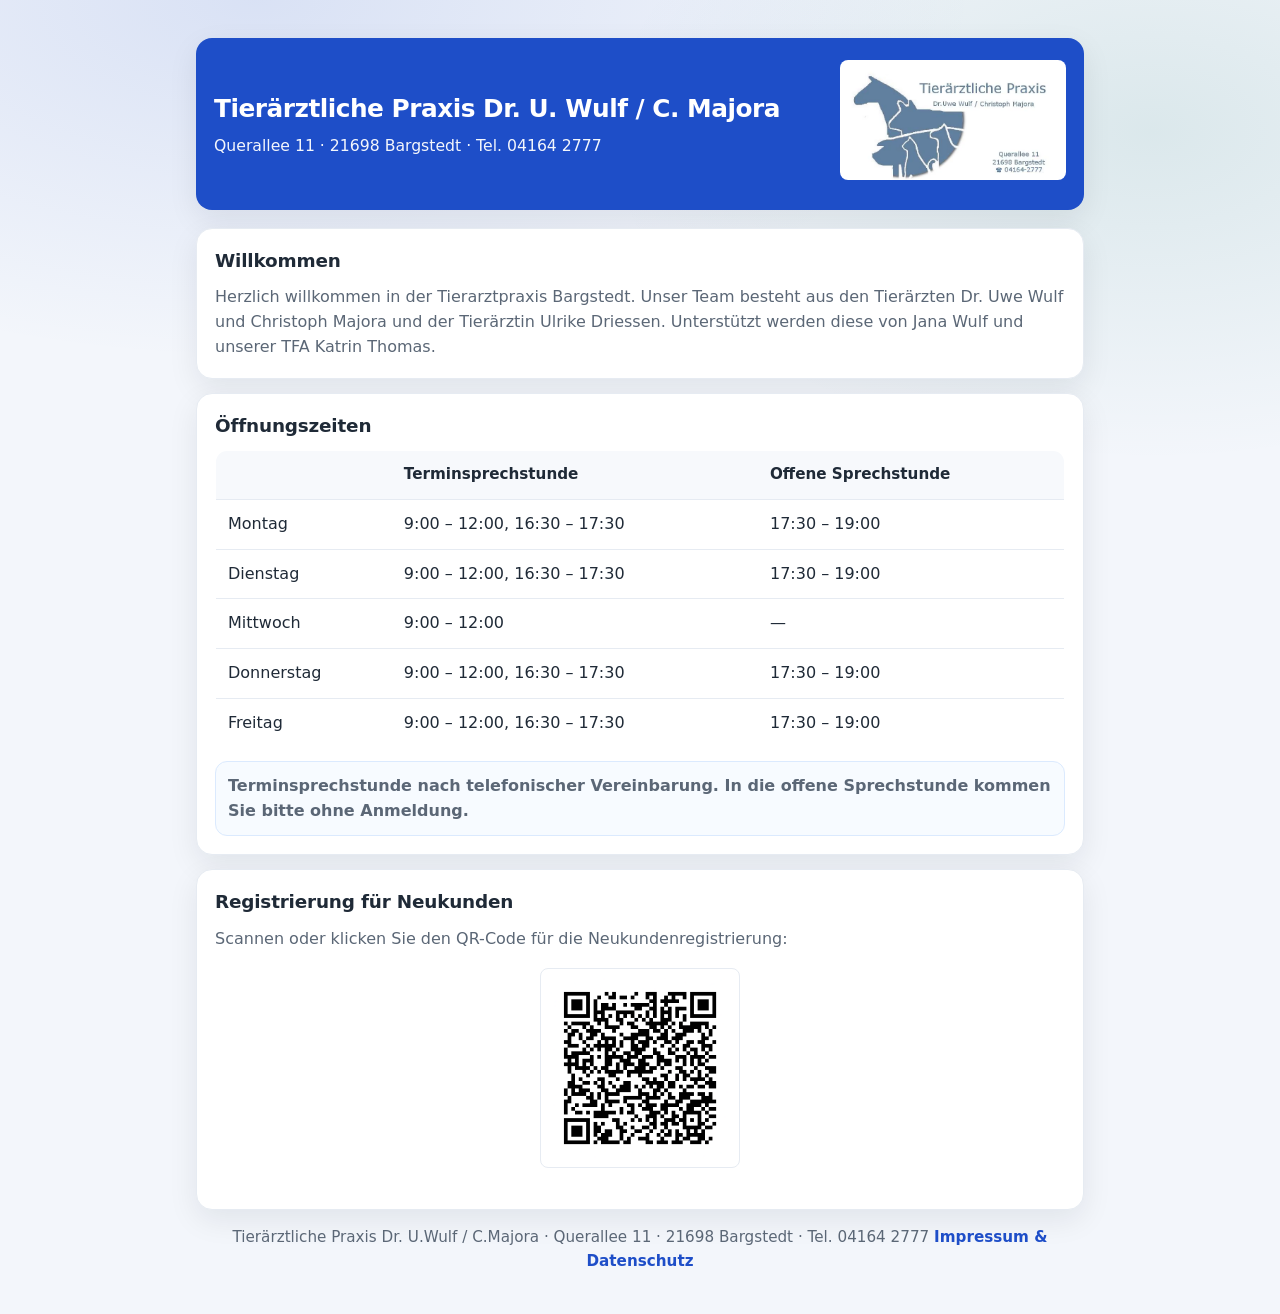
==== index.html @ ffb35e6c "Add <main> landmarks for accessibility" ====
<!DOCTYPE html>
<html lang="de">

<head>
  <meta charset="UTF-8" />
  <meta name="viewport" content="width=device-width, initial-scale=1.0" />
  <meta name="format-detection" content="telephone=no">
  <title>Tierarztpraxis Bargstedt</title>
  <meta name="description"
    content="Tierarztpraxis Bargstedt – Dr. U. Wulf & C. Majora bieten Termin- und offene Sprechstunde. Jetzt online Neukundenregistrierung.">

  <!-- preload fonts to reduce render-blocking and improve performance -->
  <link rel="preload" href="fonts/Inter-Regular.woff2" as="font" type="font/woff2" crossorigin>
  <link rel="preload" href="fonts/Inter-Medium.woff2" as="font" type="font/woff2" crossorigin>
  <link rel="preload" href="fonts/Inter-SemiBold.woff2" as="font" type="font/woff2" crossorigin>

  <style>
    @font-face {
      font-family: 'Inter';
      src: url('fonts/Inter-Regular.woff2') format('woff2');
      font-weight: 400;
      font-display: swap;
    }

    @font-face {
      font-family: 'Inter';
      src: url('fonts/Inter-Medium.woff2') format('woff2');
      font-weight: 500;
      font-display: swap;
    }

    @font-face {
      font-family: 'Inter';
      src: url('fonts/Inter-SemiBold.woff2') format('woff2');
      font-weight: 600;
      font-display: swap;
    }

    :root {
      --bg: #f3f6fb;
      --card: #ffffff;
      --text: #1f2a37;
      --muted: #5b6776;
      --line: #e6ebf2;
      /* darker brand colors for WCAG contrast with white text */
      --brand1:#1e4ec8; /* originally #2f80ed */
      --brand2:#086c63; /* originally #14b8a6 */
      --shadow: 0 10px 30px rgba(15, 23, 42, 0.08);
      --radius: 16px;
    }

    * {
      box-sizing: border-box;
    }

    body {
      margin: 0;
      font-family: Inter, system-ui, -apple-system, Segoe UI, Roboto, Arial, sans-serif;
      color: var(--text);
      background: radial-gradient(1200px 600px at 20% 0%, rgba(30, 78, 200, .12), transparent 60%),
        radial-gradient(1000px 600px at 90% 10%, rgba(8, 108, 99, .10), transparent 55%),
        var(--bg);
      line-height: 1.55;
    }

    .wrap {
      max-width: 920px;
      margin: 0 auto;
      padding: 20px 16px 40px;
    }

    header {
      margin: 18px 0 18px;
      padding: 22px 18px;
      border-radius: var(--radius);
      color: white;
      background: var(--brand1);
      box-shadow: var(--shadow);
    }

    header h1 {
      margin: 0 0 6px;
      font-size: 1.55rem;
      letter-spacing: -0.02em;
    }

    header p {
      margin: 0;
      opacity: .95;
      font-size: 0.98rem;
    }

    .grid {
      display: grid;
      gap: 14px;
    }

    .card {
      background: var(--card);
      border: 1px solid var(--line);
      border-radius: var(--radius);
      box-shadow: var(--shadow);
      padding: 18px;
    }

    h2 {
      margin: 0 0 10px;
      font-size: 1.15rem;
      letter-spacing: -0.01em;
    }

    p {
      margin: 0 0 10px;
      color: var(--muted);
    }

    p:last-child {
      margin-bottom: 0;
    }

    header p {
      color: white;
    }

    /* Desktop table */
    table {
      width: 100%;
      border-collapse: collapse;
      border: 1px solid var(--line);
      border-radius: 12px;
      overflow: hidden;
    }

    th,
    td {
      padding: 12px 12px;
      text-align: left;
      border-bottom: 1px solid var(--line);
      vertical-align: top;
    }

    th {
      background: #f7f9fc;
      color: var(--text);
      font-weight: 600;
      font-size: 0.95rem;
    }

    td {
      color: var(--text);
    }

    tr:last-child td {
      border-bottom: none;
    }

    .note {
      margin-top: 12px;
      padding: 12px;
      border-radius: 12px;
      background: #f7fbff;
      border: 1px solid #dbeafe;
      color: var(--muted);
    }

    footer {
      margin-top: 16px;
      text-align: center;
      color: var(--muted);
      font-size: 0.95rem;
    }

    a {
      color: var(--brand1);
      text-decoration: none;
      font-weight: 600;
    }

    a:hover {
      text-decoration: underline;
    }

    /* Responsive: turn opening-hours table into cards on small screens */
    @media (max-width: 640px) {
      .wrap {
        padding-bottom: 26px;
      }

      header {
        padding: 16px 12px;
        margin: 12px 0;
      }

      header h1 {
        font-size: 1.25rem;
        margin-bottom: 8px;
      }

      header p {
        font-size: 0.9rem;
      }

      header>div {
        flex-direction: column;
        gap: 12px;
      }

      header img {
        width: 100% !important;
        height: auto !important;
        max-width: 150px;
      }

      table,
      thead,
      tbody,
      th,
      td,
      tr {
        display: block;
      }

      thead {
        display: none;
      }

      table {
        border: none;
        border-radius: 0;
        overflow: visible;
      }

      tr {
        background: var(--card);
        border: 1px solid var(--line);
        border-radius: 14px;
        box-shadow: var(--shadow);
        padding: 10px 12px;
        margin-bottom: 12px;
      }

      td {
        border: none;
        padding: 8px 0;
      }

      td[data-label]::before {
        content: attr(data-label);
        display: block;
        font-size: 0.85rem;
        color: var(--muted);
        margin-bottom: 2px;
        font-weight: 600;
      }
    }

    @media (prefers-reduced-motion: reduce) {
      * {
        scroll-behavior: auto !important;
        transition: none !important;
      }
    }
  </style>
  <link rel="icon" type="image/png" href="images/favicon-96x96.png" sizes="96x96" />
  <link rel="icon" type="image/svg+xml" href="images/favicon.svg" />
  <link rel="shortcut icon" href="images/favicon.ico" />
  <link rel="apple-touch-icon" sizes="180x180" href="images/apple-touch-icon.png" />
  <link rel="manifest" href="images/site.webmanifest" />
</head>

<body>
  <div class="wrap">
    <header>
      <div style="display: flex; align-items: center; gap: 16px; justify-content: space-between;">
        <div>
          <h1>Tierärztliche Praxis Dr. U. Wulf / C. Majora</h1>
          <p>Querallee 11 · 21698 Bargstedt · Tel. 04164 2777</p>
        </div>
        <picture>
          <source srcset="images/logo.avif" type="image/avif">
          <source srcset="images/logo.webp" type="image/webp">
          <img src="images/logo.webp" alt="Praxis Logo" width="640" height="340"
            style="width: auto; height: 120px; border-radius: 8px; flex-shrink: 0;">
        </picture>
      </div>
    </header>

    <main>
      <div class="grid">
      <section class="card">
        <h2>Willkommen</h2>
        <p>
          Herzlich willkommen in der Tierarztpraxis Bargstedt. Unser Team besteht aus den Tierärzten Dr. Uwe Wulf und
          Christoph Majora und der Tierärztin Ulrike Driessen. Unterstützt werden diese von Jana Wulf und unserer TFA
          Katrin Thomas.
        </p>
      </section>

      <section class="card">
        <h2>Öffnungszeiten</h2>

        <table aria-label="Öffnungszeiten">
          <thead>
            <tr>
              <th></th>
              <th>Terminsprechstunde</th>
              <th>Offene Sprechstunde</th>
            </tr>
          </thead>
          <tbody>
            <tr>
              <td>Montag</td>
              <td data-label="Terminsprechstunde">9:00 – 12:00, 16:30 – 17:30</td>
              <td data-label="Offene Sprechstunde">17:30 – 19:00</td>
            </tr>
            <tr>
              <td>Dienstag</td>
              <td data-label="Terminsprechstunde">9:00 – 12:00, 16:30 – 17:30</td>
              <td data-label="Offene Sprechstunde">17:30 – 19:00</td>
            </tr>
            <tr>
              <td>Mittwoch</td>
              <td data-label="Terminsprechstunde">9:00 – 12:00</td>
              <td data-label="Offene Sprechstunde">—</td>
            </tr>
            <tr>
              <td>Donnerstag</td>
              <td data-label="Terminsprechstunde">9:00 – 12:00, 16:30 – 17:30</td>
              <td data-label="Offene Sprechstunde">17:30 – 19:00</td>
            </tr>
            <tr>
              <td>Freitag</td>
              <td data-label="Terminsprechstunde">9:00 – 12:00, 16:30 – 17:30</td>
              <td data-label="Offene Sprechstunde">17:30 – 19:00</td>
            </tr>
          </tbody>
        </table>

        <div class="note">
          <strong>Terminsprechstunde nach telefonischer Vereinbarung. In die offene Sprechstunde kommen Sie bitte ohne
            Anmeldung.</strong>
        </div>
      </section>

      <section class="card">
        <h2>Registrierung für Neukunden</h2>
        <p>Scannen oder klicken Sie den QR-Code für die Neukundenregistrierung:</p>
        <div style="text-align: center; margin: 16px 0;">
          <a href="https://app.petsxl.com/#/signin/self-check-in-start/6d6bb8cd-afca-4d52-b471-80b0d2ed9f25"
            target="_blank" rel="noopener noreferrer">
            <img src="images/qrcode.png" alt="QR-Code zur Registrierung"
              style="border-radius: 8px; padding: 8px; background: white; border: 1px solid var(--line); width: 200px; height: 200px;">
          </a>
        </div>
      </section>
    </div>

    </main>

    <footer>
      Tierärztliche Praxis Dr. U.Wulf / C.Majora · Querallee 11 · 21698 Bargstedt · Tel. 04164 2777
      <a href="impressum.html">Impressum &amp; Datenschutz</a>
    </footer>
  </div
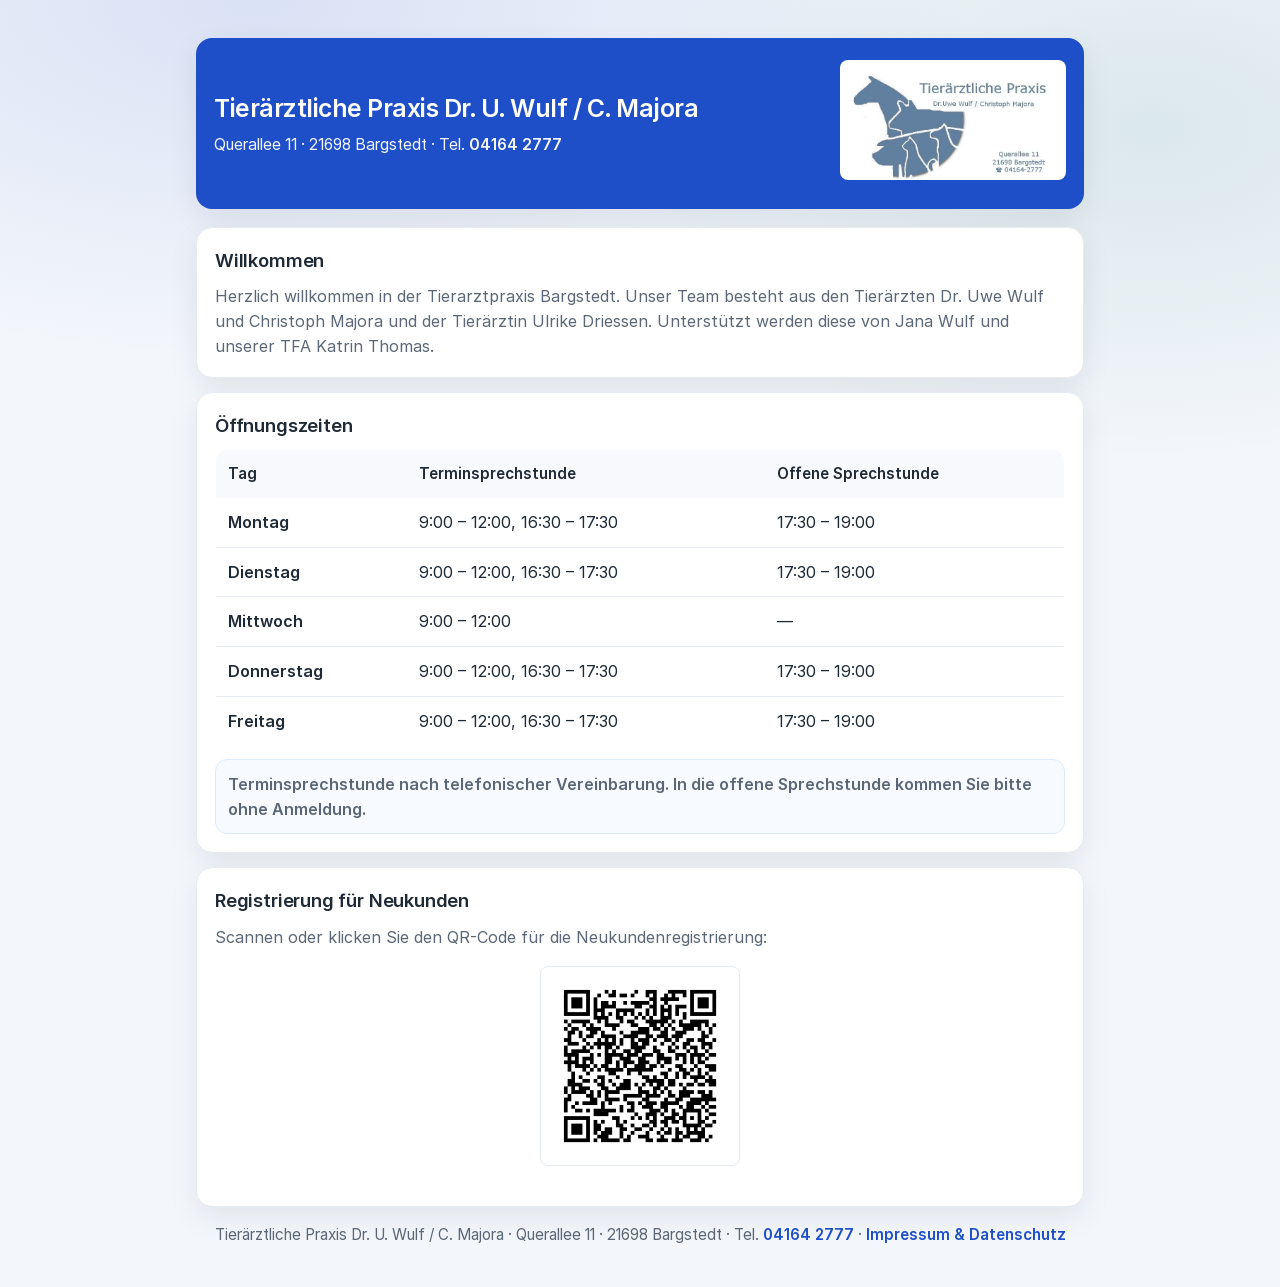
==== commit 462a69ca: "Fix broken markup and manifest, slim down assets - Close truncated index.html (missing </div>, </bod" ====
--- a/index.html
+++ b/index.html
@@ -9,10 +9,8 @@
   <meta name="description"
     content="Tierarztpraxis Bargstedt – Dr. U. Wulf & C. Majora bieten Termin- und offene Sprechstunde. Jetzt online Neukundenregistrierung.">
 
-  <!-- preload fonts to reduce render-blocking and improve performance -->
+  <!-- preload regular font to reduce render-blocking; semi-bold loads later when needed -->
   <link rel="preload" href="fonts/Inter-Regular.woff2" as="font" type="font/woff2" crossorigin>
-  <link rel="preload" href="fonts/Inter-Medium.woff2" as="font" type="font/woff2" crossorigin>
-  <link rel="preload" href="fonts/Inter-SemiBold.woff2" as="font" type="font/woff2" crossorigin>
 
   <style>
     @font-face {
@@ -22,12 +20,6 @@
       font-display: swap;
     }
 
-    @font-face {
-      font-family: 'Inter';
-      src: url('fonts/Inter-Medium.woff2') format('woff2');
-      font-weight: 500;
-      font-display: swap;
-    }
 
     @font-face {
       font-family: 'Inter';
@@ -44,7 +36,6 @@
       --line: #e6ebf2;
       /* darker brand colors for WCAG contrast with white text */
       --brand1:#1e4ec8; /* originally #2f80ed */
-      --brand2:#086c63; /* originally #14b8a6 */
       --shadow: 0 10px 30px rgba(15, 23, 42, 0.08);
       --radius: 16px;
     }
@@ -150,8 +141,14 @@
       color: var(--text);
     }
 
-    tr:last-child td {
+    tr:last-child td,
+    tr:last-child th {
       border-bottom: none;
+    }
+
+    tbody th {
+      background: none;
+      font-size: inherit;
     }
 
     .note {
@@ -180,6 +177,10 @@
       text-decoration: underline;
     }
 
+    header a {
+      color: white;
+    }
+
     /* Responsive: turn opening-hours table into cards on small screens */
     @media (max-width: 640px) {
       .wrap {
@@ -239,7 +240,8 @@
         margin-bottom: 12px;
       }
 
-      td {
+      td,
+      tbody th {
         border: none;
         padding: 8px 0;
       }
@@ -262,7 +264,6 @@
     }
   </style>
   <link rel="icon" type="image/png" href="images/favicon-96x96.png" sizes="96x96" />
-  <link rel="icon" type="image/svg+xml" href="images/favicon.svg" />
   <link rel="shortcut icon" href="images/favicon.ico" />
   <link rel="apple-touch-icon" sizes="180x180" href="images/apple-touch-icon.png" />
   <link rel="manifest" href="images/site.webmanifest" />
@@ -274,7 +275,7 @@
       <div style="display: flex; align-items: center; gap: 16px; justify-content: space-between;">
         <div>
           <h1>Tierärztliche Praxis Dr. U. Wulf / C. Majora</h1>
-          <p>Querallee 11 · 21698 Bargstedt · Tel. 04164 2777</p>
+          <p>Querallee 11 · 21698 Bargstedt · Tel. <a href="tel:+4941642777">04164 2777</a></p>
         </div>
         <picture>
           <source srcset="images/logo.avif" type="image/avif">
@@ -297,39 +298,39 @@
       </section>
 
       <section class="card">
-        <h2>Öffnungszeiten</h2>
-
-        <table aria-label="Öffnungszeiten">
+        <h2 id="oeffnungszeiten">Öffnungszeiten</h2>
+
+        <table aria-labelledby="oeffnungszeiten">
           <thead>
             <tr>
-              <th></th>
-              <th>Terminsprechstunde</th>
-              <th>Offene Sprechstunde</th>
+              <th scope="col">Tag</th>
+              <th scope="col">Terminsprechstunde</th>
+              <th scope="col">Offene Sprechstunde</th>
             </tr>
           </thead>
           <tbody>
             <tr>
-              <td>Montag</td>
+              <th scope="row">Montag</th>
               <td data-label="Terminsprechstunde">9:00 – 12:00, 16:30 – 17:30</td>
               <td data-label="Offene Sprechstunde">17:30 – 19:00</td>
             </tr>
             <tr>
-              <td>Dienstag</td>
+              <th scope="row">Dienstag</th>
               <td data-label="Terminsprechstunde">9:00 – 12:00, 16:30 – 17:30</td>
               <td data-label="Offene Sprechstunde">17:30 – 19:00</td>
             </tr>
             <tr>
-              <td>Mittwoch</td>
+              <th scope="row">Mittwoch</th>
               <td data-label="Terminsprechstunde">9:00 – 12:00</td>
               <td data-label="Offene Sprechstunde">—</td>
             </tr>
             <tr>
-              <td>Donnerstag</td>
+              <th scope="row">Donnerstag</th>
               <td data-label="Terminsprechstunde">9:00 – 12:00, 16:30 – 17:30</td>
               <td data-label="Offene Sprechstunde">17:30 – 19:00</td>
             </tr>
             <tr>
-              <td>Freitag</td>
+              <th scope="row">Freitag</th>
               <td data-label="Terminsprechstunde">9:00 – 12:00, 16:30 – 17:30</td>
               <td data-label="Offene Sprechstunde">17:30 – 19:00</td>
             </tr>
@@ -348,7 +349,7 @@
         <div style="text-align: center; margin: 16px 0;">
           <a href="https://app.petsxl.com/#/signin/self-check-in-start/6d6bb8cd-afca-4d52-b471-80b0d2ed9f25"
             target="_blank" rel="noopener noreferrer">
-            <img src="images/qrcode.png" alt="QR-Code zur Registrierung"
+            <img src="images/qrcode.png" alt="QR-Code zur Registrierung" width="200" height="200"
               style="border-radius: 8px; padding: 8px; background: white; border: 1px solid var(--line); width: 200px; height: 200px;">
           </a>
         </div>
@@ -358,7 +359,10 @@
     </main>
 
     <footer>
-      Tierärztliche Praxis Dr. U.Wulf / C.Majora · Querallee 11 · 21698 Bargstedt · Tel. 04164 2777
-      <a href="impressum.html">Impressum &amp; Datenschutz</a>
+      Tierärztliche Praxis Dr. U. Wulf / C. Majora · Querallee 11 · 21698 Bargstedt · Tel. <a href="tel:+4941642777">04164 2777</a>
+      · <a href="impressum.html">Impressum &amp; Datenschutz</a>
     </footer>
-  </div+  </div>
+</body>
+
+</html>
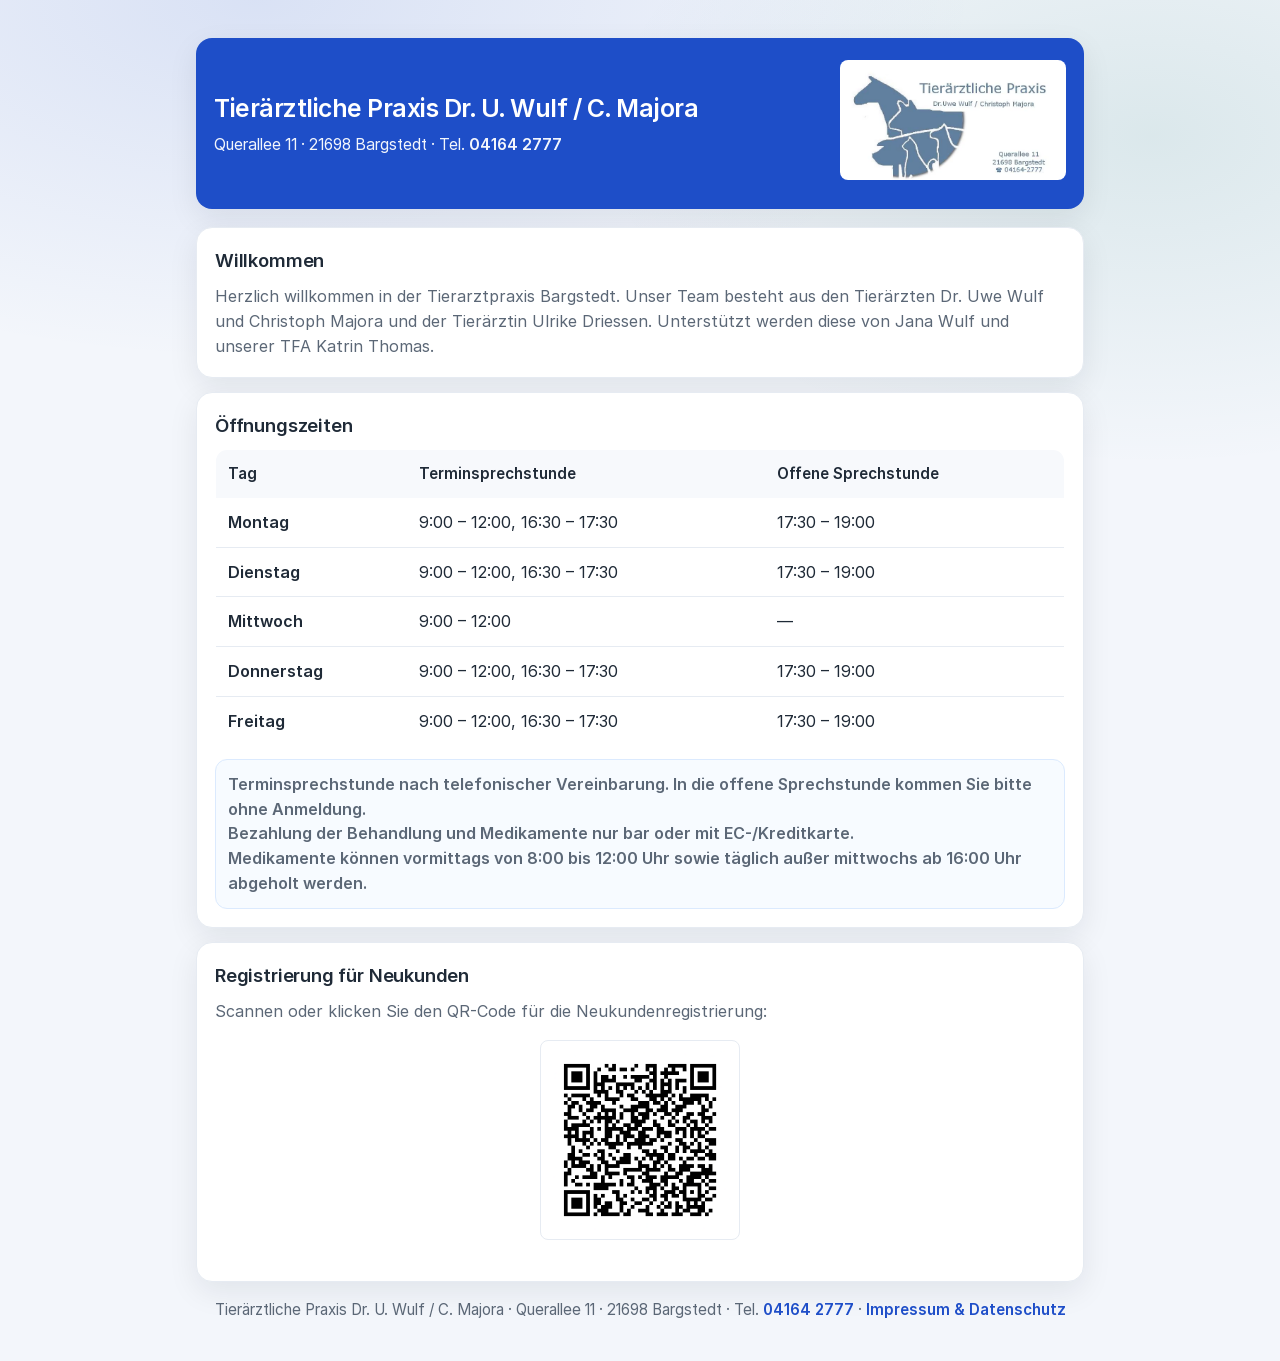
==== commit c545cd79: "Add payment and medication pickup notes to opening hours" ====
--- a/index.html
+++ b/index.html
@@ -8,261 +8,24 @@
   <title>Tierarztpraxis Bargstedt</title>
   <meta name="description"
     content="Tierarztpraxis Bargstedt – Dr. U. Wulf & C. Majora bieten Termin- und offene Sprechstunde. Jetzt online Neukundenregistrierung.">
+  <link rel="canonical" href="https://tierarztpraxis-bargstedt.de/">
+
+  <meta property="og:type" content="website">
+  <meta property="og:locale" content="de_DE">
+  <meta property="og:site_name" content="Tierarztpraxis Bargstedt">
+  <meta property="og:title" content="Tierarztpraxis Bargstedt">
+  <meta property="og:description"
+    content="Dr. U. Wulf & C. Majora – Termin- und offene Sprechstunde in Bargstedt. Jetzt online als Neukunde registrieren.">
+  <meta property="og:url" content="https://tierarztpraxis-bargstedt.de/">
+  <meta property="og:image" content="https://tierarztpraxis-bargstedt.de/images/og-image.jpg">
+  <meta property="og:image:width" content="1200">
+  <meta property="og:image:height" content="630">
+  <meta property="og:image:alt" content="Logo der Tierärztlichen Praxis Dr. Uwe Wulf / Christoph Majora">
 
   <!-- preload regular font to reduce render-blocking; semi-bold loads later when needed -->
   <link rel="preload" href="fonts/Inter-Regular.woff2" as="font" type="font/woff2" crossorigin>
+  <link rel="stylesheet" href="styles.css">
 
-  <style>
-    @font-face {
-      font-family: 'Inter';
-      src: url('fonts/Inter-Regular.woff2') format('woff2');
-      font-weight: 400;
-      font-display: swap;
-    }
-
-
-    @font-face {
-      font-family: 'Inter';
-      src: url('fonts/Inter-SemiBold.woff2') format('woff2');
-      font-weight: 600;
-      font-display: swap;
-    }
-
-    :root {
-      --bg: #f3f6fb;
-      --card: #ffffff;
-      --text: #1f2a37;
-      --muted: #5b6776;
-      --line: #e6ebf2;
-      /* darker brand colors for WCAG contrast with white text */
-      --brand1:#1e4ec8; /* originally #2f80ed */
-      --shadow: 0 10px 30px rgba(15, 23, 42, 0.08);
-      --radius: 16px;
-    }
-
-    * {
-      box-sizing: border-box;
-    }
-
-    body {
-      margin: 0;
-      font-family: Inter, system-ui, -apple-system, Segoe UI, Roboto, Arial, sans-serif;
-      color: var(--text);
-      background: radial-gradient(1200px 600px at 20% 0%, rgba(30, 78, 200, .12), transparent 60%),
-        radial-gradient(1000px 600px at 90% 10%, rgba(8, 108, 99, .10), transparent 55%),
-        var(--bg);
-      line-height: 1.55;
-    }
-
-    .wrap {
-      max-width: 920px;
-      margin: 0 auto;
-      padding: 20px 16px 40px;
-    }
-
-    header {
-      margin: 18px 0 18px;
-      padding: 22px 18px;
-      border-radius: var(--radius);
-      color: white;
-      background: var(--brand1);
-      box-shadow: var(--shadow);
-    }
-
-    header h1 {
-      margin: 0 0 6px;
-      font-size: 1.55rem;
-      letter-spacing: -0.02em;
-    }
-
-    header p {
-      margin: 0;
-      opacity: .95;
-      font-size: 0.98rem;
-    }
-
-    .grid {
-      display: grid;
-      gap: 14px;
-    }
-
-    .card {
-      background: var(--card);
-      border: 1px solid var(--line);
-      border-radius: var(--radius);
-      box-shadow: var(--shadow);
-      padding: 18px;
-    }
-
-    h2 {
-      margin: 0 0 10px;
-      font-size: 1.15rem;
-      letter-spacing: -0.01em;
-    }
-
-    p {
-      margin: 0 0 10px;
-      color: var(--muted);
-    }
-
-    p:last-child {
-      margin-bottom: 0;
-    }
-
-    header p {
-      color: white;
-    }
-
-    /* Desktop table */
-    table {
-      width: 100%;
-      border-collapse: collapse;
-      border: 1px solid var(--line);
-      border-radius: 12px;
-      overflow: hidden;
-    }
-
-    th,
-    td {
-      padding: 12px 12px;
-      text-align: left;
-      border-bottom: 1px solid var(--line);
-      vertical-align: top;
-    }
-
-    th {
-      background: #f7f9fc;
-      color: var(--text);
-      font-weight: 600;
-      font-size: 0.95rem;
-    }
-
-    td {
-      color: var(--text);
-    }
-
-    tr:last-child td,
-    tr:last-child th {
-      border-bottom: none;
-    }
-
-    tbody th {
-      background: none;
-      font-size: inherit;
-    }
-
-    .note {
-      margin-top: 12px;
-      padding: 12px;
-      border-radius: 12px;
-      background: #f7fbff;
-      border: 1px solid #dbeafe;
-      color: var(--muted);
-    }
-
-    footer {
-      margin-top: 16px;
-      text-align: center;
-      color: var(--muted);
-      font-size: 0.95rem;
-    }
-
-    a {
-      color: var(--brand1);
-      text-decoration: none;
-      font-weight: 600;
-    }
-
-    a:hover {
-      text-decoration: underline;
-    }
-
-    header a {
-      color: white;
-    }
-
-    /* Responsive: turn opening-hours table into cards on small screens */
-    @media (max-width: 640px) {
-      .wrap {
-        padding-bottom: 26px;
-      }
-
-      header {
-        padding: 16px 12px;
-        margin: 12px 0;
-      }
-
-      header h1 {
-        font-size: 1.25rem;
-        margin-bottom: 8px;
-      }
-
-      header p {
-        font-size: 0.9rem;
-      }
-
-      header>div {
-        flex-direction: column;
-        gap: 12px;
-      }
-
-      header img {
-        width: 100% !important;
-        height: auto !important;
-        max-width: 150px;
-      }
-
-      table,
-      thead,
-      tbody,
-      th,
-      td,
-      tr {
-        display: block;
-      }
-
-      thead {
-        display: none;
-      }
-
-      table {
-        border: none;
-        border-radius: 0;
-        overflow: visible;
-      }
-
-      tr {
-        background: var(--card);
-        border: 1px solid var(--line);
-        border-radius: 14px;
-        box-shadow: var(--shadow);
-        padding: 10px 12px;
-        margin-bottom: 12px;
-      }
-
-      td,
-      tbody th {
-        border: none;
-        padding: 8px 0;
-      }
-
-      td[data-label]::before {
-        content: attr(data-label);
-        display: block;
-        font-size: 0.85rem;
-        color: var(--muted);
-        margin-bottom: 2px;
-        font-weight: 600;
-      }
-    }
-
-    @media (prefers-reduced-motion: reduce) {
-      * {
-        scroll-behavior: auto !important;
-        transition: none !important;
-      }
-    }
-  </style>
   <link rel="icon" type="image/png" href="images/favicon-96x96.png" sizes="96x96" />
   <link rel="shortcut icon" href="images/favicon.ico" />
   <link rel="apple-touch-icon" sizes="180x180" href="images/apple-touch-icon.png" />
@@ -272,7 +35,7 @@
 <body>
   <div class="wrap">
     <header>
-      <div style="display: flex; align-items: center; gap: 16px; justify-content: space-between;">
+      <div class="header-inner">
         <div>
           <h1>Tierärztliche Praxis Dr. U. Wulf / C. Majora</h1>
           <p>Querallee 11 · 21698 Bargstedt · Tel. <a href="tel:+4941642777">04164 2777</a></p>
@@ -280,82 +43,81 @@
         <picture>
           <source srcset="images/logo.avif" type="image/avif">
           <source srcset="images/logo.webp" type="image/webp">
-          <img src="images/logo.webp" alt="Praxis Logo" width="640" height="340"
-            style="width: auto; height: 120px; border-radius: 8px; flex-shrink: 0;">
+          <img class="logo" src="images/logo.webp" alt="Praxis Logo" width="640" height="340">
         </picture>
       </div>
     </header>
 
     <main>
       <div class="grid">
-      <section class="card">
-        <h2>Willkommen</h2>
-        <p>
-          Herzlich willkommen in der Tierarztpraxis Bargstedt. Unser Team besteht aus den Tierärzten Dr. Uwe Wulf und
-          Christoph Majora und der Tierärztin Ulrike Driessen. Unterstützt werden diese von Jana Wulf und unserer TFA
-          Katrin Thomas.
-        </p>
-      </section>
+        <section class="card">
+          <h2>Willkommen</h2>
+          <p>
+            Herzlich willkommen in der Tierarztpraxis Bargstedt. Unser Team besteht aus den Tierärzten Dr. Uwe Wulf und
+            Christoph Majora und der Tierärztin Ulrike Driessen. Unterstützt werden diese von Jana Wulf und unserer TFA
+            Katrin Thomas.
+          </p>
+        </section>
 
-      <section class="card">
-        <h2 id="oeffnungszeiten">Öffnungszeiten</h2>
+        <section class="card">
+          <h2 id="oeffnungszeiten">Öffnungszeiten</h2>
 
-        <table aria-labelledby="oeffnungszeiten">
-          <thead>
-            <tr>
-              <th scope="col">Tag</th>
-              <th scope="col">Terminsprechstunde</th>
-              <th scope="col">Offene Sprechstunde</th>
-            </tr>
-          </thead>
-          <tbody>
-            <tr>
-              <th scope="row">Montag</th>
-              <td data-label="Terminsprechstunde">9:00 – 12:00, 16:30 – 17:30</td>
-              <td data-label="Offene Sprechstunde">17:30 – 19:00</td>
-            </tr>
-            <tr>
-              <th scope="row">Dienstag</th>
-              <td data-label="Terminsprechstunde">9:00 – 12:00, 16:30 – 17:30</td>
-              <td data-label="Offene Sprechstunde">17:30 – 19:00</td>
-            </tr>
-            <tr>
-              <th scope="row">Mittwoch</th>
-              <td data-label="Terminsprechstunde">9:00 – 12:00</td>
-              <td data-label="Offene Sprechstunde">—</td>
-            </tr>
-            <tr>
-              <th scope="row">Donnerstag</th>
-              <td data-label="Terminsprechstunde">9:00 – 12:00, 16:30 – 17:30</td>
-              <td data-label="Offene Sprechstunde">17:30 – 19:00</td>
-            </tr>
-            <tr>
-              <th scope="row">Freitag</th>
-              <td data-label="Terminsprechstunde">9:00 – 12:00, 16:30 – 17:30</td>
-              <td data-label="Offene Sprechstunde">17:30 – 19:00</td>
-            </tr>
-          </tbody>
-        </table>
+          <table aria-labelledby="oeffnungszeiten">
+            <thead>
+              <tr>
+                <th scope="col">Tag</th>
+                <th scope="col">Terminsprechstunde</th>
+                <th scope="col">Offene Sprechstunde</th>
+              </tr>
+            </thead>
+            <tbody>
+              <tr>
+                <th scope="row">Montag</th>
+                <td data-label="Terminsprechstunde">9:00 – 12:00, 16:30 – 17:30</td>
+                <td data-label="Offene Sprechstunde">17:30 – 19:00</td>
+              </tr>
+              <tr>
+                <th scope="row">Dienstag</th>
+                <td data-label="Terminsprechstunde">9:00 – 12:00, 16:30 – 17:30</td>
+                <td data-label="Offene Sprechstunde">17:30 – 19:00</td>
+              </tr>
+              <tr>
+                <th scope="row">Mittwoch</th>
+                <td data-label="Terminsprechstunde">9:00 – 12:00</td>
+                <td data-label="Offene Sprechstunde">—</td>
+              </tr>
+              <tr>
+                <th scope="row">Donnerstag</th>
+                <td data-label="Terminsprechstunde">9:00 – 12:00, 16:30 – 17:30</td>
+                <td data-label="Offene Sprechstunde">17:30 – 19:00</td>
+              </tr>
+              <tr>
+                <th scope="row">Freitag</th>
+                <td data-label="Terminsprechstunde">9:00 – 12:00, 16:30 – 17:30</td>
+                <td data-label="Offene Sprechstunde">17:30 – 19:00</td>
+              </tr>
+            </tbody>
+          </table>
 
-        <div class="note">
-          <strong>Terminsprechstunde nach telefonischer Vereinbarung. In die offene Sprechstunde kommen Sie bitte ohne
-            Anmeldung.</strong>
-        </div>
-      </section>
+          <div class="note">
+            <strong>Terminsprechstunde nach telefonischer Vereinbarung. In die offene Sprechstunde kommen Sie bitte ohne
+              Anmeldung.</strong><br>
+            <strong>Bezahlung der Behandlung und Medikamente nur bar oder mit EC-/Kreditkarte.</strong><br>
+            <strong>Medikamente können vormittags von 8:00 bis 12:00 Uhr sowie täglich außer mittwochs ab 16:00 Uhr abgeholt werden.</strong>
+          </div>
+        </section>
 
-      <section class="card">
-        <h2>Registrierung für Neukunden</h2>
-        <p>Scannen oder klicken Sie den QR-Code für die Neukundenregistrierung:</p>
-        <div style="text-align: center; margin: 16px 0;">
-          <a href="https://app.petsxl.com/#/signin/self-check-in-start/6d6bb8cd-afca-4d52-b471-80b0d2ed9f25"
-            target="_blank" rel="noopener noreferrer">
-            <img src="images/qrcode.png" alt="QR-Code zur Registrierung" width="200" height="200"
-              style="border-radius: 8px; padding: 8px; background: white; border: 1px solid var(--line); width: 200px; height: 200px;">
-          </a>
-        </div>
-      </section>
-    </div>
-
+        <section class="card">
+          <h2>Registrierung für Neukunden</h2>
+          <p>Scannen oder klicken Sie den QR-Code für die Neukundenregistrierung:</p>
+          <div class="qr">
+            <a href="https://app.petsxl.com/#/signin/self-check-in-start/6d6bb8cd-afca-4d52-b471-80b0d2ed9f25"
+              target="_blank" rel="noopener noreferrer">
+              <img src="images/qrcode.png" alt="QR-Code zur Registrierung" width="200" height="200">
+            </a>
+          </div>
+        </section>
+      </div>
     </main>
 
     <footer>
--- a/styles.css
+++ b/styles.css
@@ -0,0 +1,298 @@
+@font-face {
+  font-family: 'Inter';
+  src: url('fonts/Inter-Regular.woff2') format('woff2');
+  font-weight: 400;
+  font-display: swap;
+}
+
+@font-face {
+  font-family: 'Inter';
+  src: url('fonts/Inter-SemiBold.woff2') format('woff2');
+  font-weight: 600;
+  font-display: swap;
+}
+
+:root {
+  --bg: #f3f6fb;
+  --card: #ffffff;
+  --text: #1f2a37;
+  --muted: #5b6776;
+  --line: #e6ebf2;
+  /* darker brand colour for WCAG contrast with white text (originally #2f80ed) */
+  --brand1: #1e4ec8;
+  --shadow: 0 10px 30px rgba(15, 23, 42, 0.08);
+  --radius: 16px;
+}
+
+* {
+  box-sizing: border-box;
+}
+
+body {
+  margin: 0;
+  font-family: Inter, system-ui, -apple-system, Segoe UI, Roboto, Arial, sans-serif;
+  color: var(--text);
+  background: radial-gradient(1200px 600px at 20% 0%, rgba(30, 78, 200, .12), transparent 60%),
+    radial-gradient(1000px 600px at 90% 10%, rgba(8, 108, 99, .10), transparent 55%),
+    var(--bg);
+  line-height: 1.55;
+  min-height: 100vh;
+}
+
+.wrap {
+  max-width: 920px;
+  margin: 0 auto;
+  padding: 20px 16px 40px;
+}
+
+/* Header */
+header {
+  margin: 18px 0;
+  padding: 22px 18px;
+  border-radius: var(--radius);
+  color: white;
+  background: var(--brand1);
+  box-shadow: var(--shadow);
+}
+
+header h1 {
+  margin: 0;
+  font-size: 1.55rem;
+  letter-spacing: -0.02em;
+}
+
+header p {
+  margin: 6px 0 0;
+  color: white;
+  opacity: .95;
+  font-size: 0.98rem;
+}
+
+header a {
+  color: white;
+}
+
+.header-inner {
+  display: flex;
+  align-items: center;
+  gap: 16px;
+  justify-content: space-between;
+}
+
+.logo {
+  width: auto;
+  height: 120px;
+  border-radius: 8px;
+  flex-shrink: 0;
+}
+
+/* Content */
+.grid {
+  display: grid;
+  gap: 14px;
+}
+
+.card {
+  background: var(--card);
+  border: 1px solid var(--line);
+  border-radius: var(--radius);
+  box-shadow: var(--shadow);
+  padding: 18px;
+}
+
+h2 {
+  margin: 0 0 10px;
+  font-size: 1.15rem;
+  letter-spacing: -0.01em;
+}
+
+* + h2 {
+  margin-top: 14px;
+}
+
+h3 {
+  margin: 14px 0 8px;
+  font-size: 1.02rem;
+}
+
+p {
+  margin: 0 0 10px;
+  color: var(--muted);
+}
+
+p:last-child {
+  margin-bottom: 0;
+}
+
+a {
+  color: var(--brand1);
+  text-decoration: none;
+  font-weight: 600;
+}
+
+a:hover {
+  text-decoration: underline;
+}
+
+a[href^="tel:"] {
+  white-space: nowrap;
+}
+
+.back {
+  display: inline-block;
+  margin-bottom: 12px;
+}
+
+.note {
+  margin: 12px 0 14px;
+  padding: 12px;
+  border-radius: 12px;
+  background: #f7fbff;
+  border: 1px solid #dbeafe;
+  color: var(--muted);
+}
+
+.note:last-child {
+  margin-bottom: 0;
+}
+
+.qr {
+  text-align: center;
+  margin: 16px 0;
+}
+
+.qr img {
+  width: 200px;
+  height: 200px;
+  padding: 8px;
+  border-radius: 8px;
+  background: white;
+  border: 1px solid var(--line);
+}
+
+/* Opening-hours table */
+table {
+  width: 100%;
+  border-collapse: collapse;
+  border: 1px solid var(--line);
+  border-radius: 12px;
+  overflow: hidden;
+}
+
+th,
+td {
+  padding: 12px;
+  text-align: left;
+  border-bottom: 1px solid var(--line);
+  vertical-align: top;
+}
+
+th {
+  background: #f7f9fc;
+  color: var(--text);
+  font-weight: 600;
+  font-size: 0.95rem;
+}
+
+tbody th {
+  background: none;
+  font-size: inherit;
+}
+
+td {
+  color: var(--text);
+}
+
+tr:last-child td,
+tr:last-child th {
+  border-bottom: none;
+}
+
+footer {
+  margin-top: 16px;
+  text-align: center;
+  color: var(--muted);
+  font-size: 0.95rem;
+}
+
+/* Responsive: turn opening-hours table into cards on small screens */
+@media (max-width: 640px) {
+  .wrap {
+    padding-bottom: 26px;
+  }
+
+  header {
+    padding: 16px 12px;
+    margin: 12px 0;
+  }
+
+  header h1 {
+    font-size: 1.25rem;
+  }
+
+  header p {
+    margin-top: 8px;
+    font-size: 0.9rem;
+  }
+
+  .header-inner {
+    flex-direction: column;
+    gap: 12px;
+  }
+
+  .logo {
+    width: 100%;
+    height: auto;
+    max-width: 150px;
+  }
+
+  table,
+  thead,
+  tbody,
+  th,
+  td,
+  tr {
+    display: block;
+  }
+
+  thead {
+    display: none;
+  }
+
+  table {
+    border: none;
+    border-radius: 0;
+    overflow: visible;
+  }
+
+  tr {
+    background: var(--card);
+    border: 1px solid var(--line);
+    border-radius: 14px;
+    box-shadow: var(--shadow);
+    padding: 10px 12px;
+    margin-bottom: 12px;
+  }
+
+  td,
+  tbody th {
+    border: none;
+    padding: 8px 0;
+  }
+
+  td[data-label]::before {
+    content: attr(data-label);
+    display: block;
+    font-size: 0.85rem;
+    color: var(--muted);
+    margin-bottom: 2px;
+    font-weight: 600;
+  }
+}
+
+@media (prefers-reduced-motion: reduce) {
+  * {
+    scroll-behavior: auto !important;
+    transition: none !important;
+  }
+}
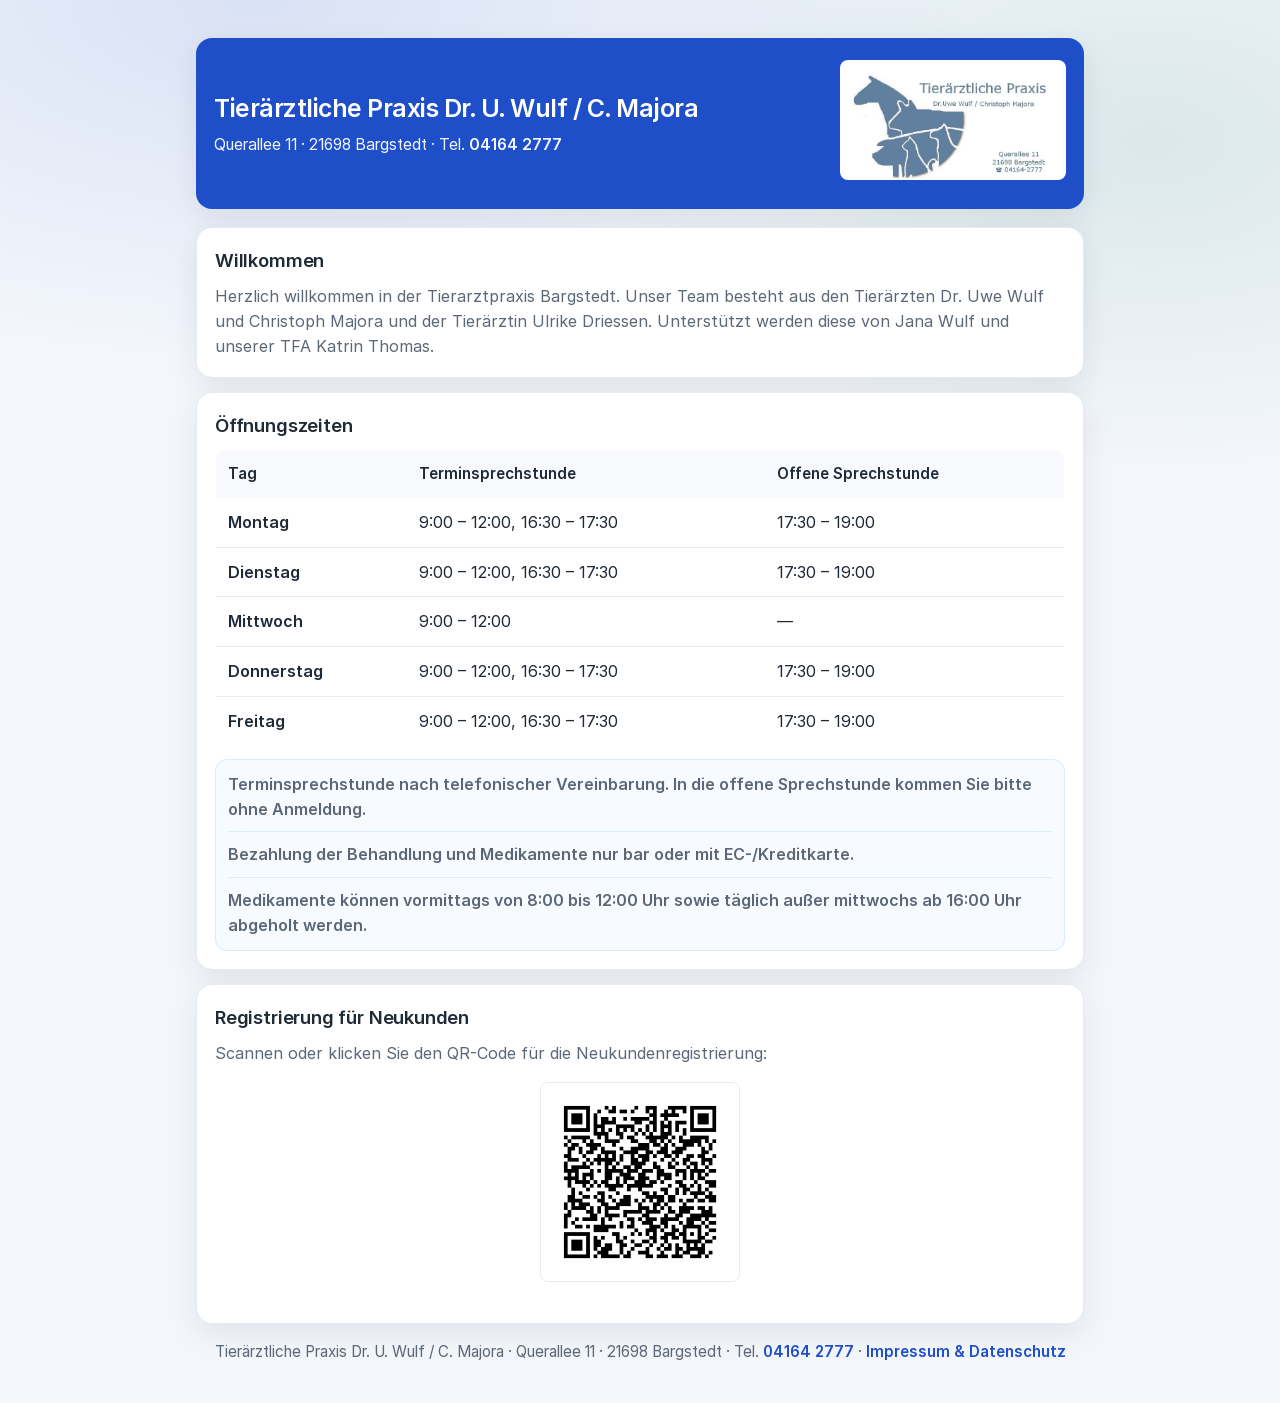
==== commit a9de851d: "Separate opening-hours notes into paragraphs with dividers" ====
--- a/index.html
+++ b/index.html
@@ -100,10 +100,10 @@
           </table>
 
           <div class="note">
-            <strong>Terminsprechstunde nach telefonischer Vereinbarung. In die offene Sprechstunde kommen Sie bitte ohne
-              Anmeldung.</strong><br>
-            <strong>Bezahlung der Behandlung und Medikamente nur bar oder mit EC-/Kreditkarte.</strong><br>
-            <strong>Medikamente können vormittags von 8:00 bis 12:00 Uhr sowie täglich außer mittwochs ab 16:00 Uhr abgeholt werden.</strong>
+            <p><strong>Terminsprechstunde nach telefonischer Vereinbarung. In die offene Sprechstunde kommen Sie bitte ohne
+              Anmeldung.</strong></p>
+            <p><strong>Bezahlung der Behandlung und Medikamente nur bar oder mit EC-/Kreditkarte.</strong></p>
+            <p><strong>Medikamente können vormittags von 8:00 bis 12:00 Uhr sowie täglich außer mittwochs ab 16:00 Uhr abgeholt werden.</strong></p>
           </div>
         </section>
 
--- a/styles.css
+++ b/styles.css
@@ -152,6 +152,12 @@
   color: var(--muted);
 }
 
+.note p + p {
+  margin-top: 10px;
+  padding-top: 10px;
+  border-top: 1px solid #dbeafe;
+}
+
 .note:last-child {
   margin-bottom: 0;
 }
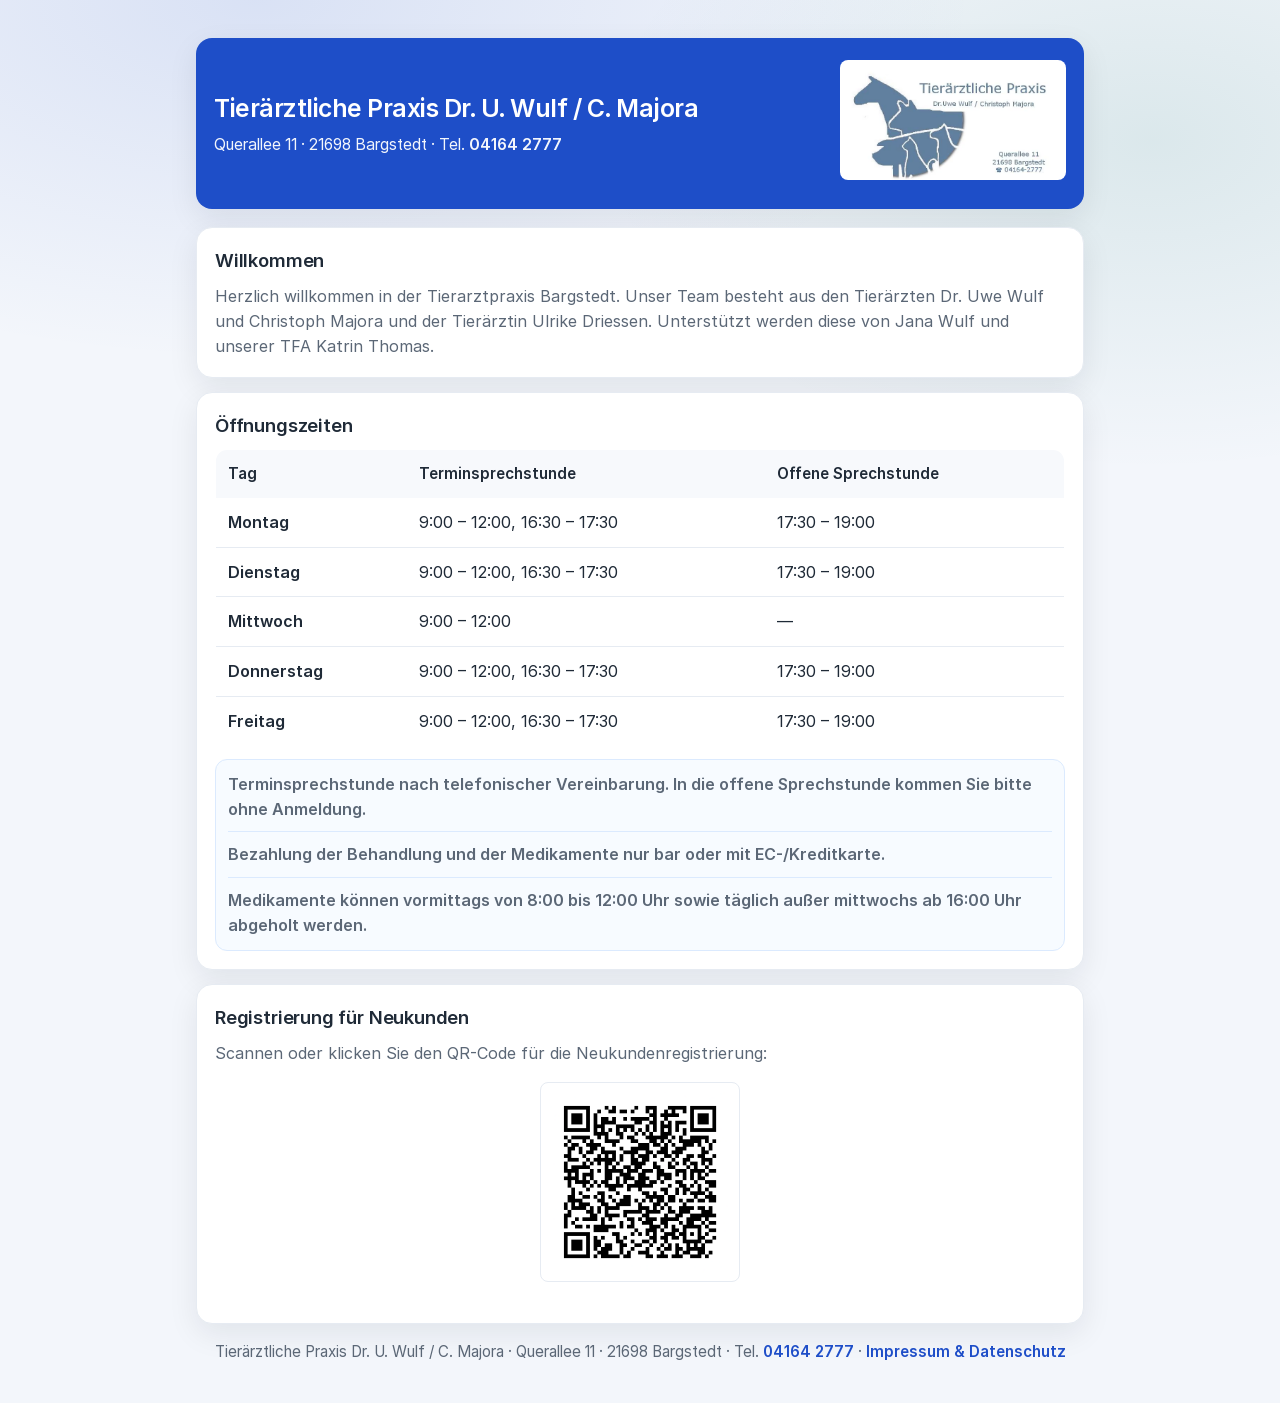
==== commit bd47a82f: "Fix HTML encoding issues in index.html" ====
--- a/index.html
+++ b/index.html
@@ -102,7 +102,7 @@
           <div class="note">
             <p><strong>Terminsprechstunde nach telefonischer Vereinbarung. In die offene Sprechstunde kommen Sie bitte ohne
               Anmeldung.</strong></p>
-            <p><strong>Bezahlung der Behandlung und Medikamente nur bar oder mit EC-/Kreditkarte.</strong></p>
+            <p><strong>Bezahlung der Behandlung und der Medikamente nur bar oder mit EC-/Kreditkarte.</strong></p>
             <p><strong>Medikamente können vormittags von 8:00 bis 12:00 Uhr sowie täglich außer mittwochs ab 16:00 Uhr abgeholt werden.</strong></p>
           </div>
         </section>
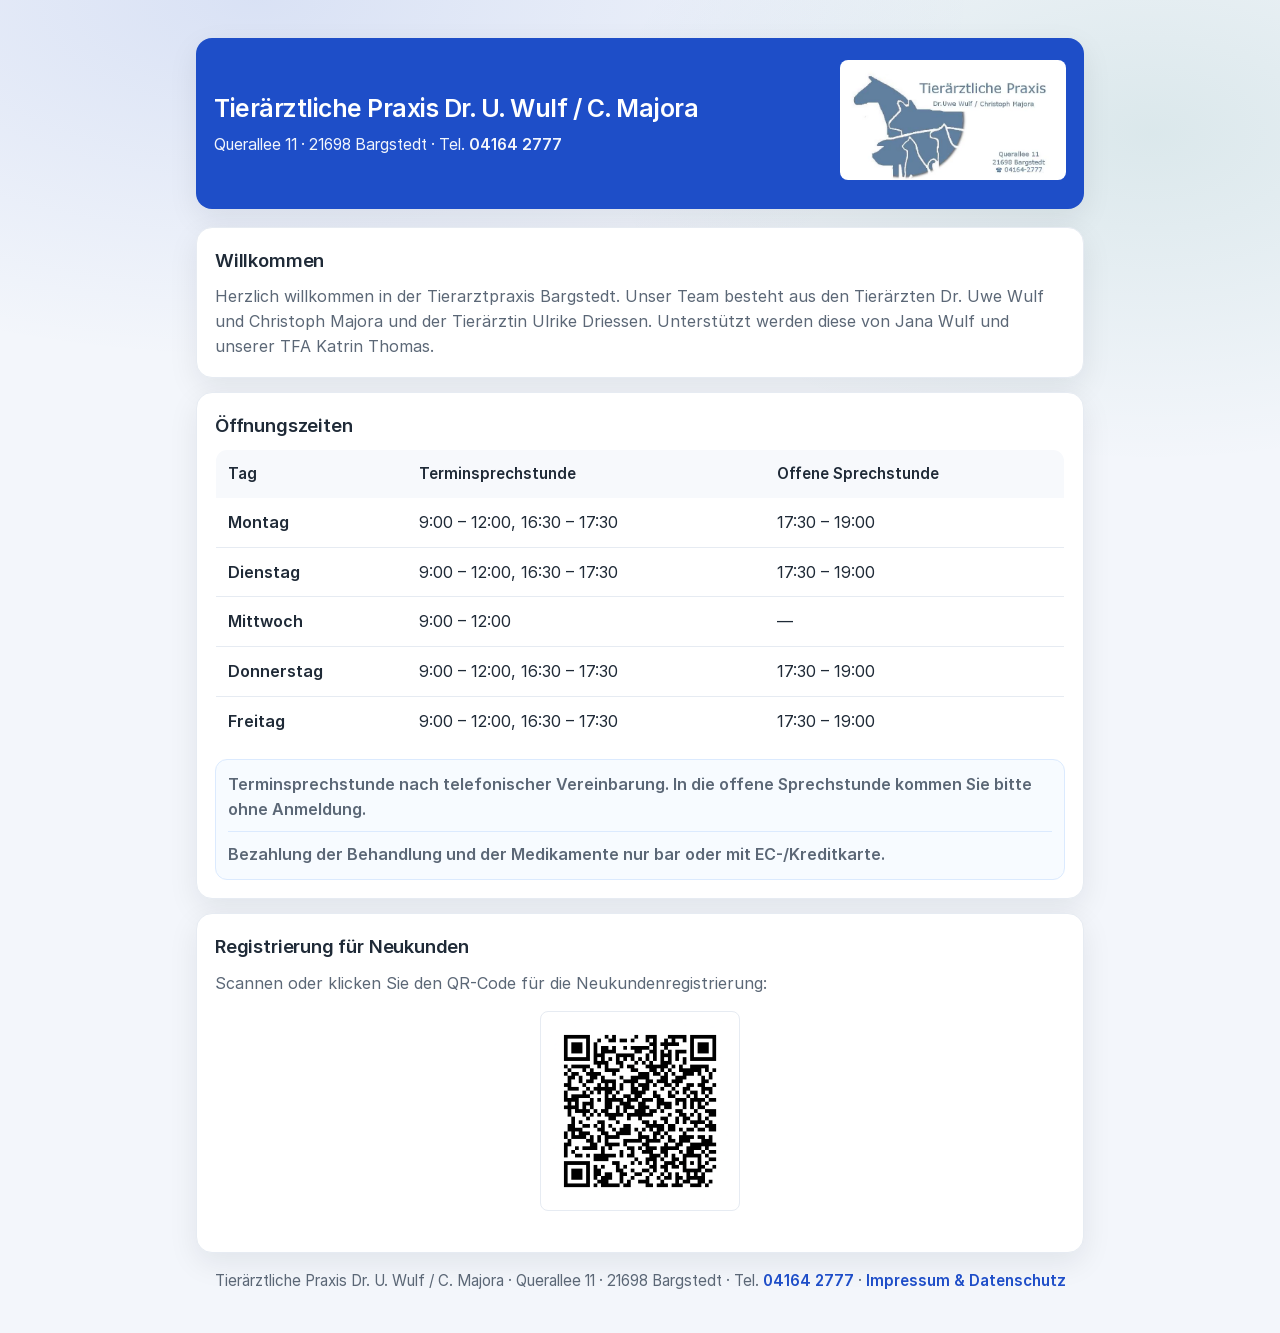
==== commit cdbc6610: "Fix HTML formatting and structure" ====
--- a/index.html
+++ b/index.html
@@ -103,7 +103,6 @@
             <p><strong>Terminsprechstunde nach telefonischer Vereinbarung. In die offene Sprechstunde kommen Sie bitte ohne
               Anmeldung.</strong></p>
             <p><strong>Bezahlung der Behandlung und der Medikamente nur bar oder mit EC-/Kreditkarte.</strong></p>
-            <p><strong>Medikamente können vormittags von 8:00 bis 12:00 Uhr sowie täglich außer mittwochs ab 16:00 Uhr abgeholt werden.</strong></p>
           </div>
         </section>
 
